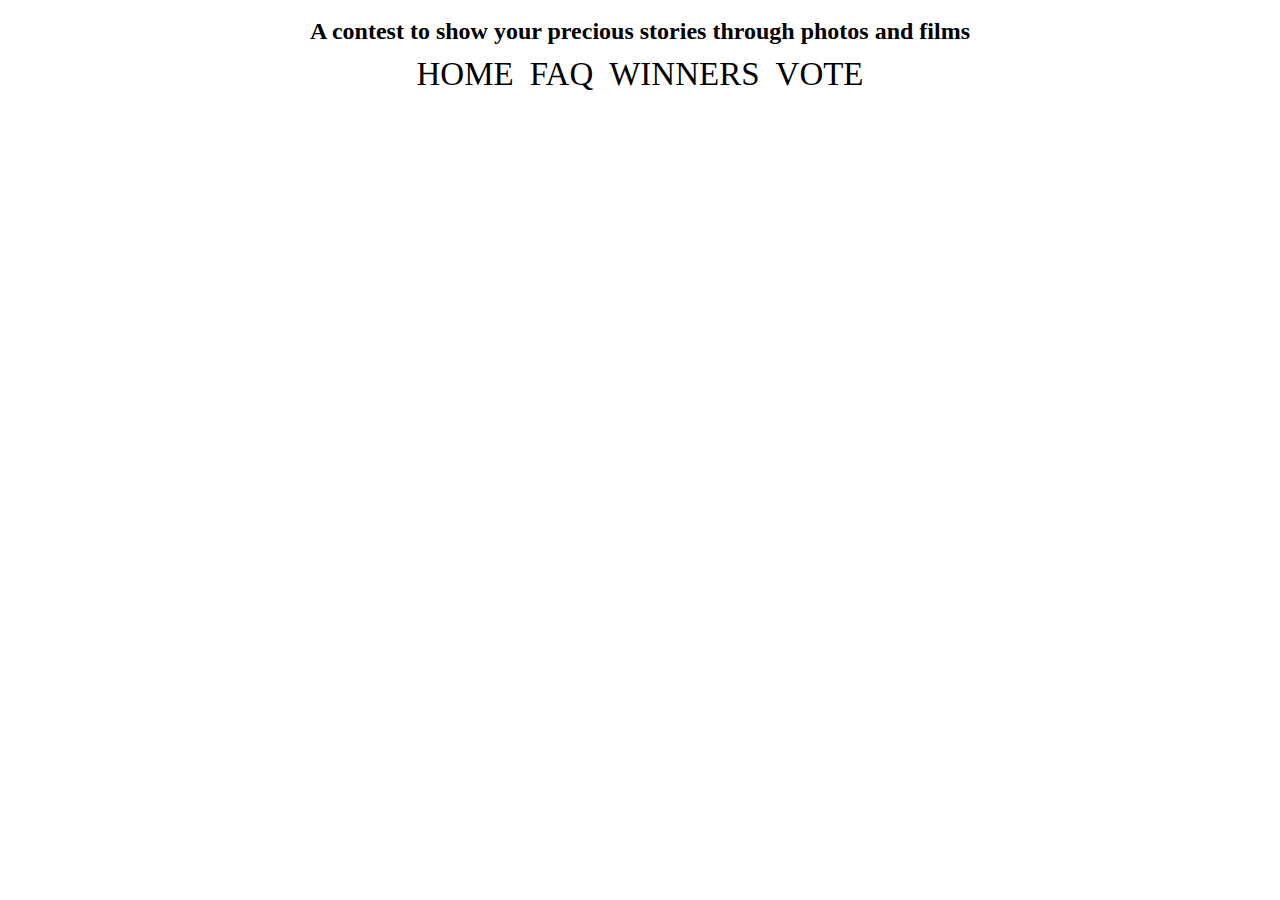
==== index.html @ f4bc7270 "Add navbar" ====
<!DOCTYPE html>
<html lang="en">
  <head>
    <meta charset="UTF-8" />
    <meta http-equiv="X-UA-Compatible" content="IE=edge" />
    <meta name="viewport" content="width=device-width, initial-scale=1.0" />
    <link rel="stylesheet" href="style.css" />
    <title>Photo Contest</title>
  </head>
  <body>
    <nav>
        
      <span
        >A contest to show your precious stories through photos and films</span
      >
      <li class="nav-buttons">
        <ul class="nav-button">
          HOME
        </ul>
        <ul class="nav-button">
          FAQ
        </ul>
        <ul class="nav-button">
          WINNERS
        </ul>
        <ul class="nav-button">
          VOTE
        </ul>
      </li>
    </nav>
  </body>
</html>
---- style.css ----
.nav-buttons {
  display: flex;
  justify-content: center;
}

.nav-button {
  display: flex;
  position: relative;
  text-align: center;
  padding: 0;
  margin: 8px;
  font-family: "Inter";
  font-style: normal;
  font-weight: 400;
  font-size: 33px;
  line-height: 40px;
  text-align: center;
}

.nav-button:after {
  content: "";
  position: absolute;
  width: 100%;
  transform: scaleX(0);
  height: 2px;
  bottom: 0;
  left: 0;
  background-color: #000;
  transform-origin: bottom right;
  transition: transform 0.25s ease-out;
}

.nav-button:hover:after {
  transform: scaleX(1);
  transform-origin: bottom left;
}

.nav-buttons:hover {
  cursor: pointer;
}

nav {
  display: flex;
  flex-direction: column;
  justify-content: center;
}

span {
  text-align: center;
  font-family: "Inter";
  font-style: normal;
  font-weight: 700;
  font-size: 24px;
  line-height: 29px;
  text-align: center;
    margin-top: 9px;
}
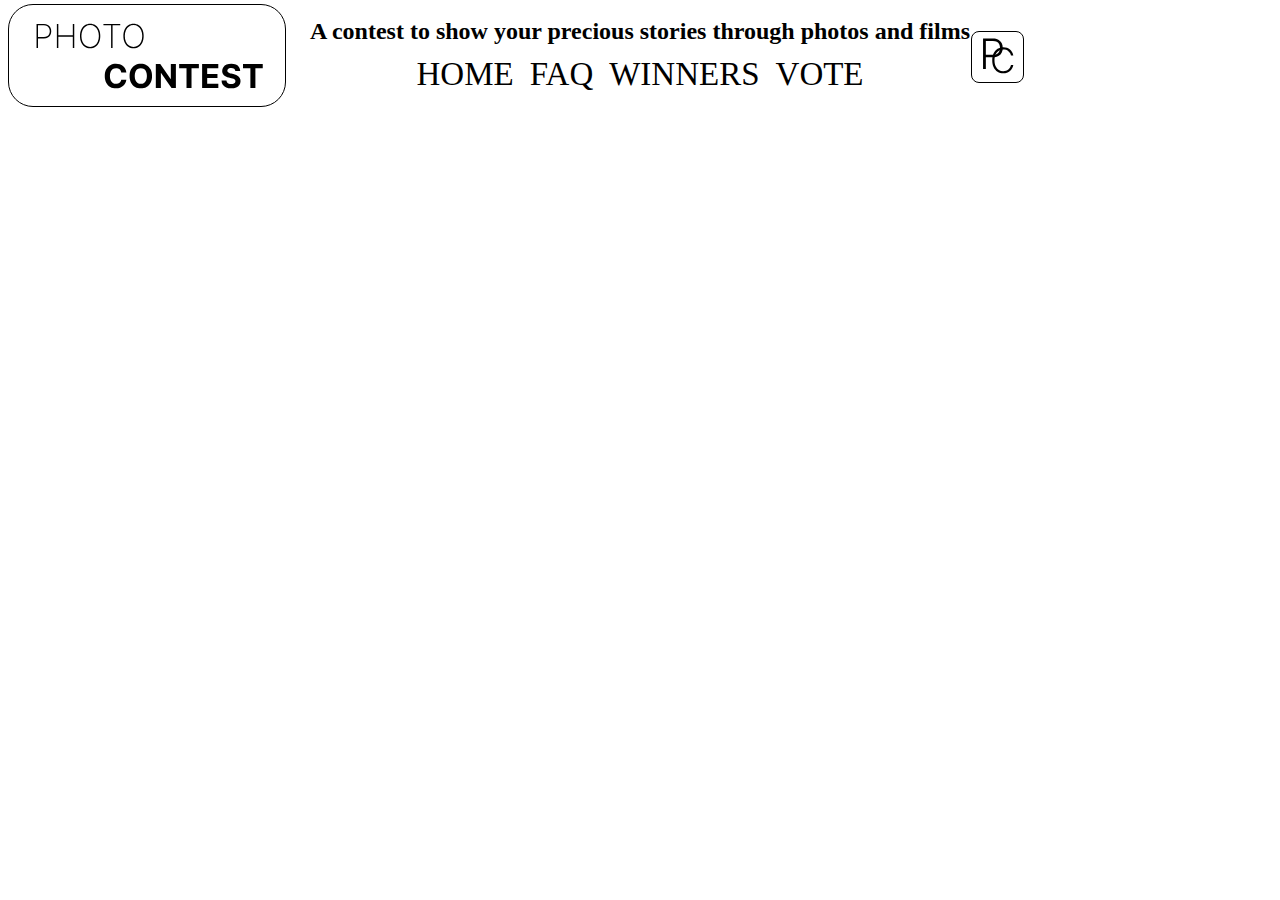
==== commit 21fd5666: "added logo in navbar" ====
--- a/index.html
+++ b/index.html
@@ -9,7 +9,7 @@
   </head>
   <body>
     <nav>
-        
+      <img class="logo" src="./img/Logo.svg" alt="Logo" />
       <span
         >A contest to show your precious stories through photos and films</span
       >
@@ -27,6 +27,7 @@
           VOTE
         </ul>
       </li>
+      <img class="mini-logo" src="./img/Mini Logo.svg" alt="mini-logo" />
     </nav>
   </body>
 </html>
--- a/style.css
+++ b/style.css
@@ -53,5 +53,17 @@
   font-size: 24px;
   line-height: 29px;
   text-align: center;
-    margin-top: 9px;
+  margin-top: 9px;
 }
+
+.logo {
+  width: 278px;
+  position: absolute;
+  z-index: 1;
+}
+
+.mini-logo {
+  position: absolute;
+  z-index: 1;
+  right: 256px;
+}
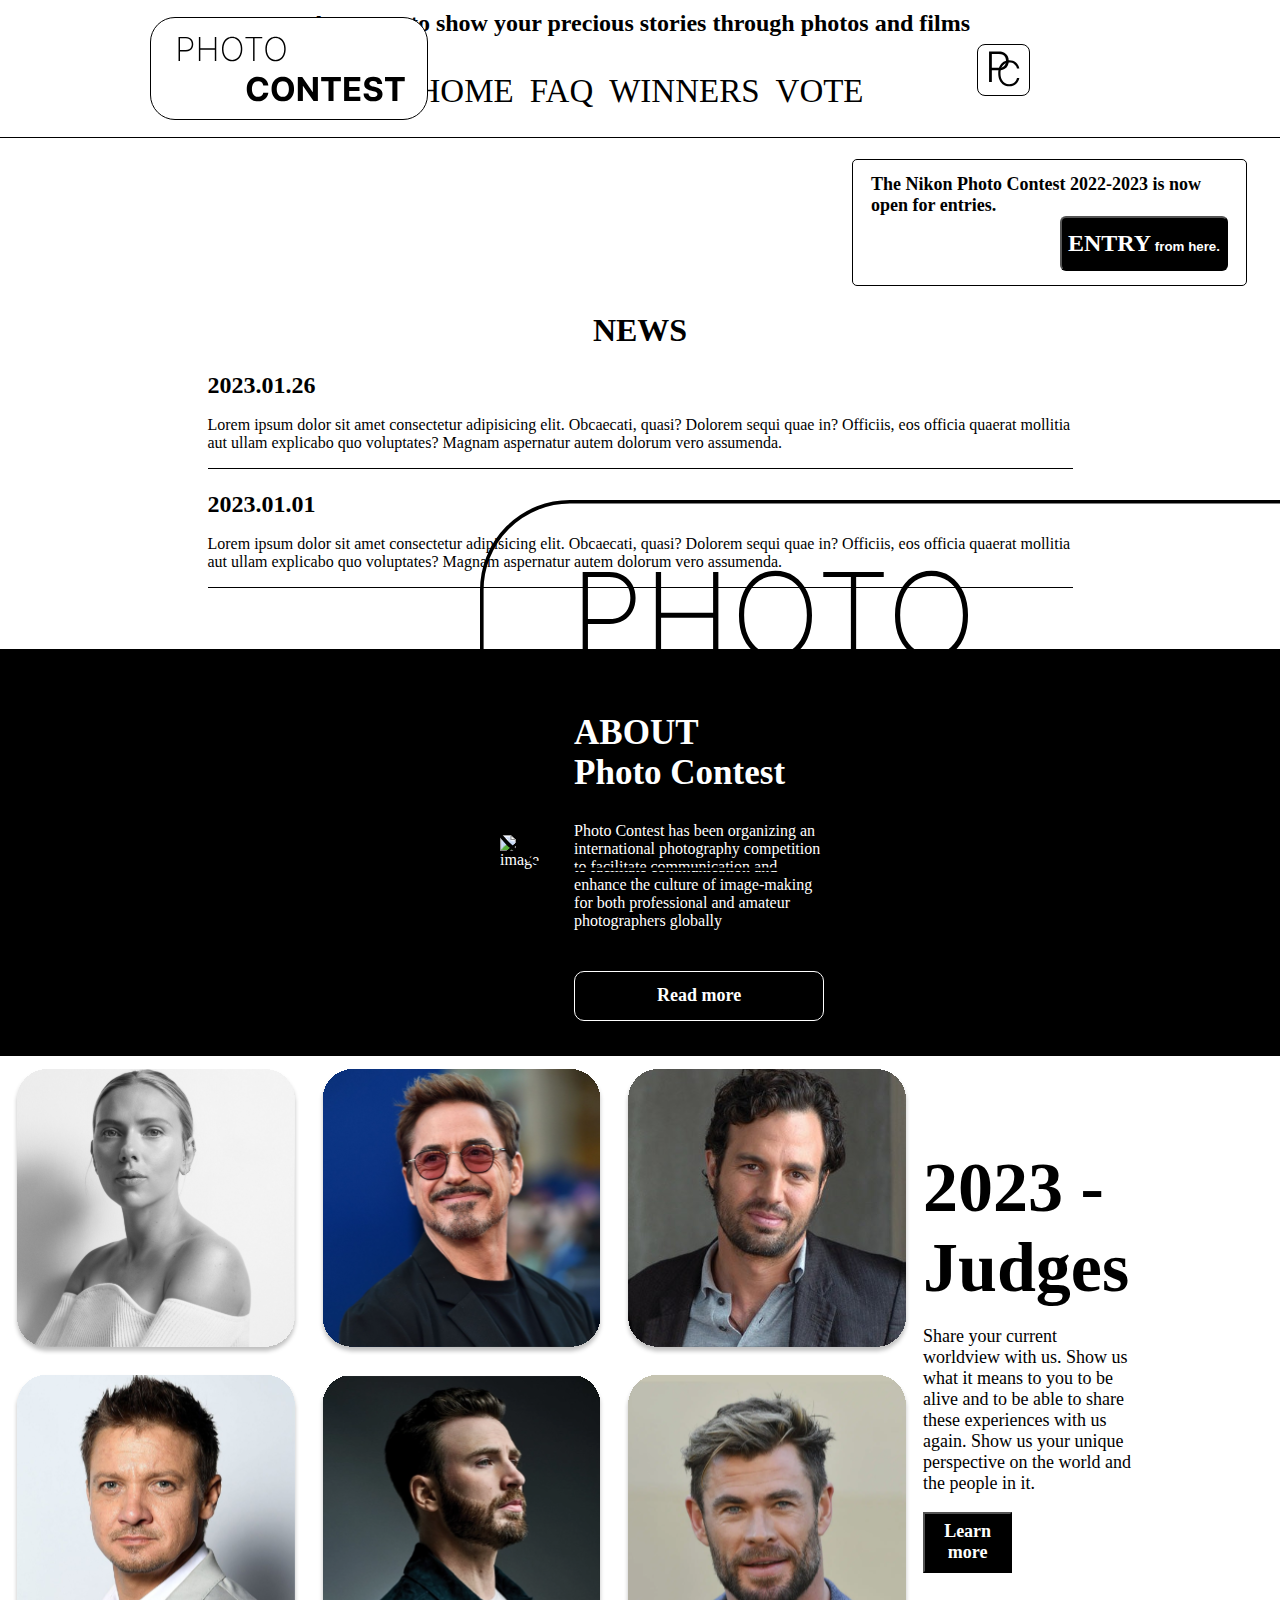
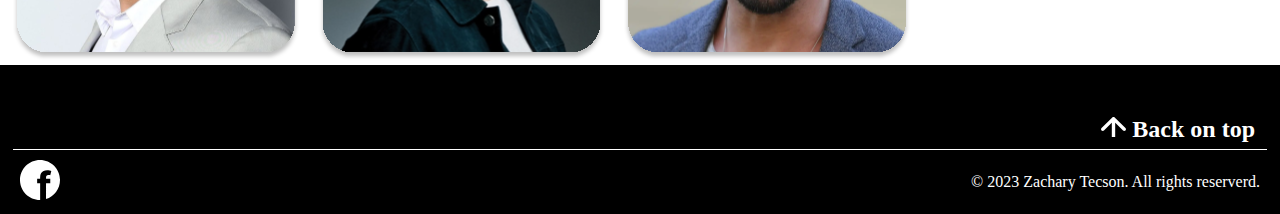
==== commit 618a4328: "Finished homepage" ====
--- a/index.html
+++ b/index.html
@@ -4,30 +4,128 @@
     <meta charset="UTF-8" />
     <meta http-equiv="X-UA-Compatible" content="IE=edge" />
     <meta name="viewport" content="width=device-width, initial-scale=1.0" />
-    <link rel="stylesheet" href="style.css" />
+    <link rel="stylesheet" href="./css/index.css" />
     <title>Photo Contest</title>
   </head>
   <body>
+    <!-- navbar -->
     <nav>
-      <img class="logo" src="./img/Logo.svg" alt="Logo" />
+      <a href="#">
+        <img class="logo" src="./img/Logo.svg" alt="Logo" />
+      </a>
       <span
         >A contest to show your precious stories through photos and films</span
       >
       <li class="nav-buttons">
         <ul class="nav-button">
-          HOME
+          <a href="#"> HOME </a>
         </ul>
         <ul class="nav-button">
-          FAQ
+          <a href="./faq.html"> FAQ </a>
         </ul>
         <ul class="nav-button">
-          WINNERS
+          <a href="./winners.html"> WINNERS </a>
         </ul>
         <ul class="nav-button">
-          VOTE
+          <a href="./vote.html"> VOTE </a>
         </ul>
       </li>
-      <img class="mini-logo" src="./img/Mini Logo.svg" alt="mini-logo" />
+      <a class="mini-logo" href="#">
+        <img src="./img/Mini Logo.svg" alt="mini-logo" />
+      </a>
     </nav>
+    <!-- navbar -->
+    <!-- autoplay starts here -->
+    <img class="logo-low-opacity" src="./img/Logo Transaparent.svg" alt="" />
+    <video class="video" autoplay muted loop>
+      <source
+        src="https://treehouse-code-samples.s3.amazonaws.com/html-video-and-audio/bridge.mp4"
+        type="video/mp4"
+      />
+    </video>
+    <div class="popup">
+      The Nikon Photo Contest 2022-2023 is now open for entries.
+      <button class="popup-button"><span>ENTRY</span> from here.</button>
+    </div>
+    <!-- autoplay ends here -->
+    <!-- news starts here -->
+    <div class="news">
+      <div class="news-one">
+        <h1 class="title-news">NEWS</h1>
+        <div class="news-date"><span>2023.01.26</span></div>
+        <p>
+          Lorem ipsum dolor sit amet consectetur adipisicing elit. Obcaecati,
+          quasi? Dolorem sequi quae in? Officiis, eos officia quaerat mollitia
+          aut ullam explicabo quo voluptates? Magnam aspernatur autem dolorum
+          vero assumenda.
+        </p>
+        <div class="divider"></div>
+      </div>
+      <div class="news-two">
+        <div class="news-date"><span>2023.01.01</span></div>
+        <p>
+          Lorem ipsum dolor sit amet consectetur adipisicing elit. Obcaecati,
+          quasi? Dolorem sequi quae in? Officiis, eos officia quaerat mollitia
+          aut ullam explicabo quo voluptates? Magnam aspernatur autem dolorum
+          vero assumenda.
+        </p>
+        <div class="divider"></div>
+      </div>
+    </div>
+    <!-- news ends here -->
+    <!-- about starts here -->
+    <div class="about">
+      <div class="about-left">
+        <img
+          src="https://www.nikon-photocontest.com/assets/img/img_about.jpg"
+          alt="image"
+        />
+      </div>
+      <div class="about-right">
+        <h2 class="about-header">ABOUT<br />Photo Contest</h2>
+        <p>
+          Photo Contest has been organizing an international photography
+          competition to facilitate communication and enhance the culture of
+          image-making for both professional and amateur photographers globally
+        </p>
+        <button class="about-button">Read more</button>
+      </div>
+    </div>
+    <!-- about ends here -->
+    <!-- judges starts here -->
+    <div class="judges">
+      <div class="judges-left">
+        <img src="./img/Avengers.svg" alt="" class="judges-image" />
+      </div>
+      <div class="judges-right">
+        <h2 class="judges-header">2023 - Judges</h2>
+        <p class="judges-p">
+          Share your current worldview with us. Show us what it means to you to
+          be alive and to be able to share these experiences with us again. Show
+          us your unique perspective on the world and the people in it.
+        </p>
+        <button class="judges-button">Learn more</button>
+      </div>
+    </div>
+    <!-- judges ends here -->
+    <!-- footer starts here -->
+    <div class="footer">
+      <div class="footer-top">
+        <div class="back-on-top" id="myBtn" onclick="topFuntion()">
+          <img class="arrow-up" src="./img/Arrow up.svg" alt="arrow up" />
+          <span> Back on top </span>
+        </div>
+      </div>
+      <div class="footer-divider"></div>
+      <div class="footer-bottom">
+        <a href="https://www.facebook.com/Zactecson">
+          <img src="./img/FB Icon.svg" alt="" />
+        </a>
+        <div class="footer-bottom-credits">
+          © 2023 Zachary Tecson. All rights reserverd.
+        </div>
+      </div>
+    </div>
+    <!-- footer ends here -->
   </body>
 </html>
--- a/css/index.css
+++ b/css/index.css
@@ -0,0 +1,283 @@
+body {
+  margin: 0;
+}
+
+.nav-buttons {
+  display: flex;
+  justify-content: center;
+}
+
+.nav-button {
+  display: flex;
+  position: relative;
+  text-align: center;
+  padding: 0;
+  margin-left: 8px;
+  margin-right: 8px;
+  margin-bottom: 28px;
+  font-family: "Inter";
+  font-style: normal;
+  font-weight: 400;
+  font-size: 33px;
+  line-height: 40px;
+  text-align: center;
+}
+
+.nav-button:after {
+  content: "";
+  position: absolute;
+  width: 100%;
+  transform: scaleX(0);
+  height: 2px;
+  bottom: 0;
+  left: 0;
+  background-color: #000;
+  transform-origin: bottom right;
+  transition: transform 0.25s ease-out;
+}
+
+.nav-button:hover:after {
+  transform: scaleX(1);
+  transform-origin: bottom left;
+}
+
+.nav-buttons:hover {
+  cursor: pointer;
+}
+
+nav {
+  display: flex;
+  flex-direction: column;
+  justify-content: space-between;
+  height: 137px;
+  position: fixed;
+  background-color: white;
+  width: 100vw;
+  z-index: 2;
+  border-bottom: 1px solid black;
+}
+
+span {
+  text-align: center;
+  font-family: "Inter";
+  font-style: normal;
+  font-weight: 700;
+  font-size: 24px;
+  line-height: 29px;
+  text-align: center;
+  margin-top: 9px;
+}
+
+.logo {
+  width: 278px;
+  position: absolute;
+  z-index: 1;
+  cursor: pointer;
+  margin-top: 17px;
+  margin-left: 150px;
+}
+
+.mini-logo {
+  position: absolute;
+  z-index: 1;
+  right: 150px;
+  cursor: pointer;
+  margin-right: 100px;
+  margin-top: 41px;
+}
+
+.logo-low-opacity {
+  position: absolute;
+  z-index: 1;
+  width: 1000px;
+  left: 480px;
+  top: 500px;
+}
+
+.video {
+  margin-top: 137px;
+  height: 10%;
+  width: 100%;
+}
+
+a {
+  text-decoration: none !important;
+  color: #000;
+}
+
+.popup {
+  position: absolute;
+  z-index: 1;
+  top: 159px;
+  right: 33px;
+  height: 97px;
+  width: 357px;
+  padding: 14px 18px;
+  background-color: #fff;
+  border: 1px solid #000;
+  border-radius: 5px;
+  font-size: 18px;
+  font-family: "Inter";
+  font-weight: 700;
+  display: flex;
+  flex-direction: column;
+  justify-content: space-around;
+}
+
+.popup-button {
+  background-color: #000;
+  color: #fff;
+  border-radius: 6px;
+  max-width: 170px;
+  height: 80px;
+  align-self: flex-end;
+  font-weight: 700;
+}
+
+.popup-button:hover {
+  cursor: pointer;
+}
+
+.news {
+  display: flex;
+  flex-direction: column;
+  align-items: center;
+  padding: 0 500px 40px 500px;
+}
+
+.title-news {
+  text-align: center;
+  font-family: "Inter";
+}
+
+.divider {
+  background-color: #000;
+  width: 865px;
+  height: 1px;
+  margin-bottom: 21px;
+}
+
+.about {
+  background-color: #000;
+  display: flex;
+  padding: 0 500px;
+  align-items: center;
+  color: #fff;
+  font-family: "Inter";
+}
+
+.about-right {
+  padding: 35px;
+}
+
+.about-header {
+  font-size: 35px;
+}
+.about-button {
+  margin-top: 25px;
+  background-color: #000;
+  color: #fff;
+  height: 50px;
+  width: 250px;
+  border: 1px solid #fff;
+  border-radius: 10px;
+  font-family: "Inter";
+  font-style: normal;
+  font-weight: 700;
+  font-size: 18px;
+}
+
+.about-button:hover {
+  cursor: pointer;
+}
+
+.judges{
+  display: flex;
+  flex-direction: row;
+}
+
+.judges-left {
+  padding: 13px;
+  padding-bottom: 0;
+}
+
+.judges-right{
+  display: flex;
+  flex-direction: column;
+  justify-content: center;
+}
+
+.judges-header{
+  font-family: "Inter";
+  font-weight: 700;
+  font-size: 70px;
+  margin: 0;
+}
+
+.judges-p{
+  margin-right: 40%;
+  font-family: "Inter";
+  font-size:18px;
+}
+
+.judges-button{
+  background-color: #000;
+  color: #fff;
+  width: 25%;
+  height: 10%;
+  font-family: "Inter";
+  font-size: large;
+  font-weight: 700;
+}
+
+.judges-button:hover{
+  cursor: pointer;
+}
+
+.footer-top{
+  padding-top: 25px;
+  padding: 50px 25px 5px 25px;
+  text-align: end;
+  color: #fff;
+  font-family: "Inter";
+  font-size: 25px;
+}
+
+
+.footer{
+  background-color: #000;
+}
+
+.footer-divider{
+  height: 1px;
+  width: 98%;
+  background-color: #fff;
+  margin-left: 1%;
+  margin-right: 1%;
+}
+
+.arrow-up{
+  height: 20px;
+}
+
+.back-on-top:hover{
+  cursor: pointer;
+}
+
+.footer-bottom{
+  padding: 10px 20px;
+  display: flex;
+  justify-content: space-between;
+  align-items: center;
+}
+
+.footer-bottom-credits{
+  color:#fff;
+  margin: 0;
+  font-family: "Inter";
+  
+}
+
+
+
+
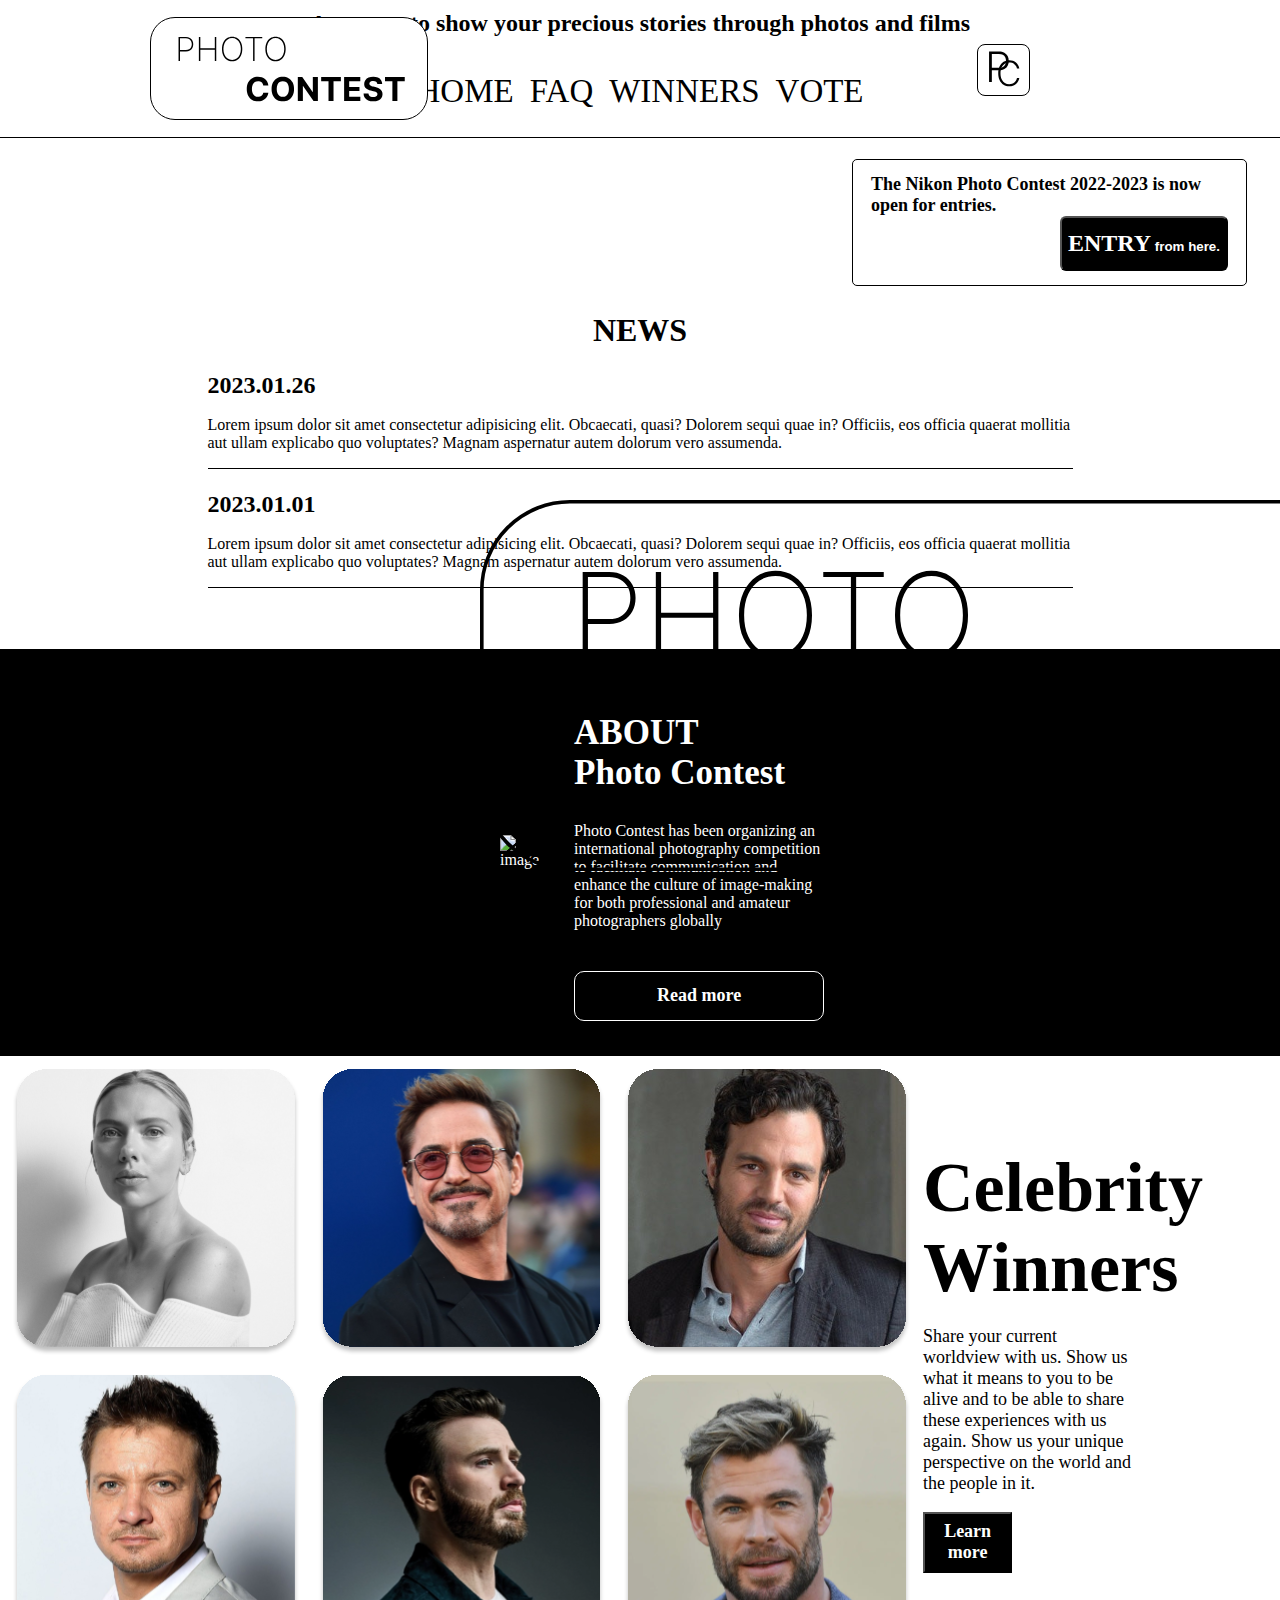
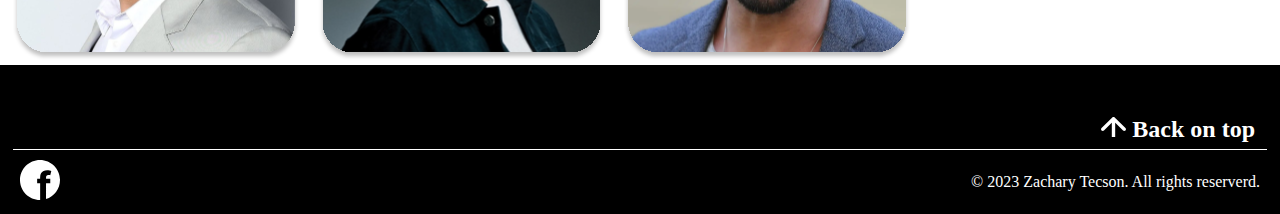
==== commit df6e8014: "Finish FAQ page" ====
--- a/index.html
+++ b/index.html
@@ -8,6 +8,7 @@
     <title>Photo Contest</title>
   </head>
   <body>
+    <div id="home"></div>
     <!-- navbar -->
     <nav>
       <a href="#">
@@ -98,7 +99,7 @@
         <img src="./img/Avengers.svg" alt="" class="judges-image" />
       </div>
       <div class="judges-right">
-        <h2 class="judges-header">2023 - Judges</h2>
+        <h2 class="judges-header">Celebrity<br>Winners</h2>
         <p class="judges-p">
           Share your current worldview with us. Show us what it means to you to
           be alive and to be able to share these experiences with us again. Show
@@ -111,10 +112,10 @@
     <!-- footer starts here -->
     <div class="footer">
       <div class="footer-top">
-        <div class="back-on-top" id="myBtn" onclick="topFuntion()">
+        <a href="#home"class="back-on-top">
           <img class="arrow-up" src="./img/Arrow up.svg" alt="arrow up" />
-          <span> Back on top </span>
-        </div>
+          <span style="color: #fff"> Back on top </span>
+        </a>
       </div>
       <div class="footer-divider"></div>
       <div class="footer-bottom">
--- a/css/index.css
+++ b/css/index.css
@@ -276,8 +276,4 @@
   margin: 0;
   font-family: "Inter";
   
-}
-
-
-
-
+}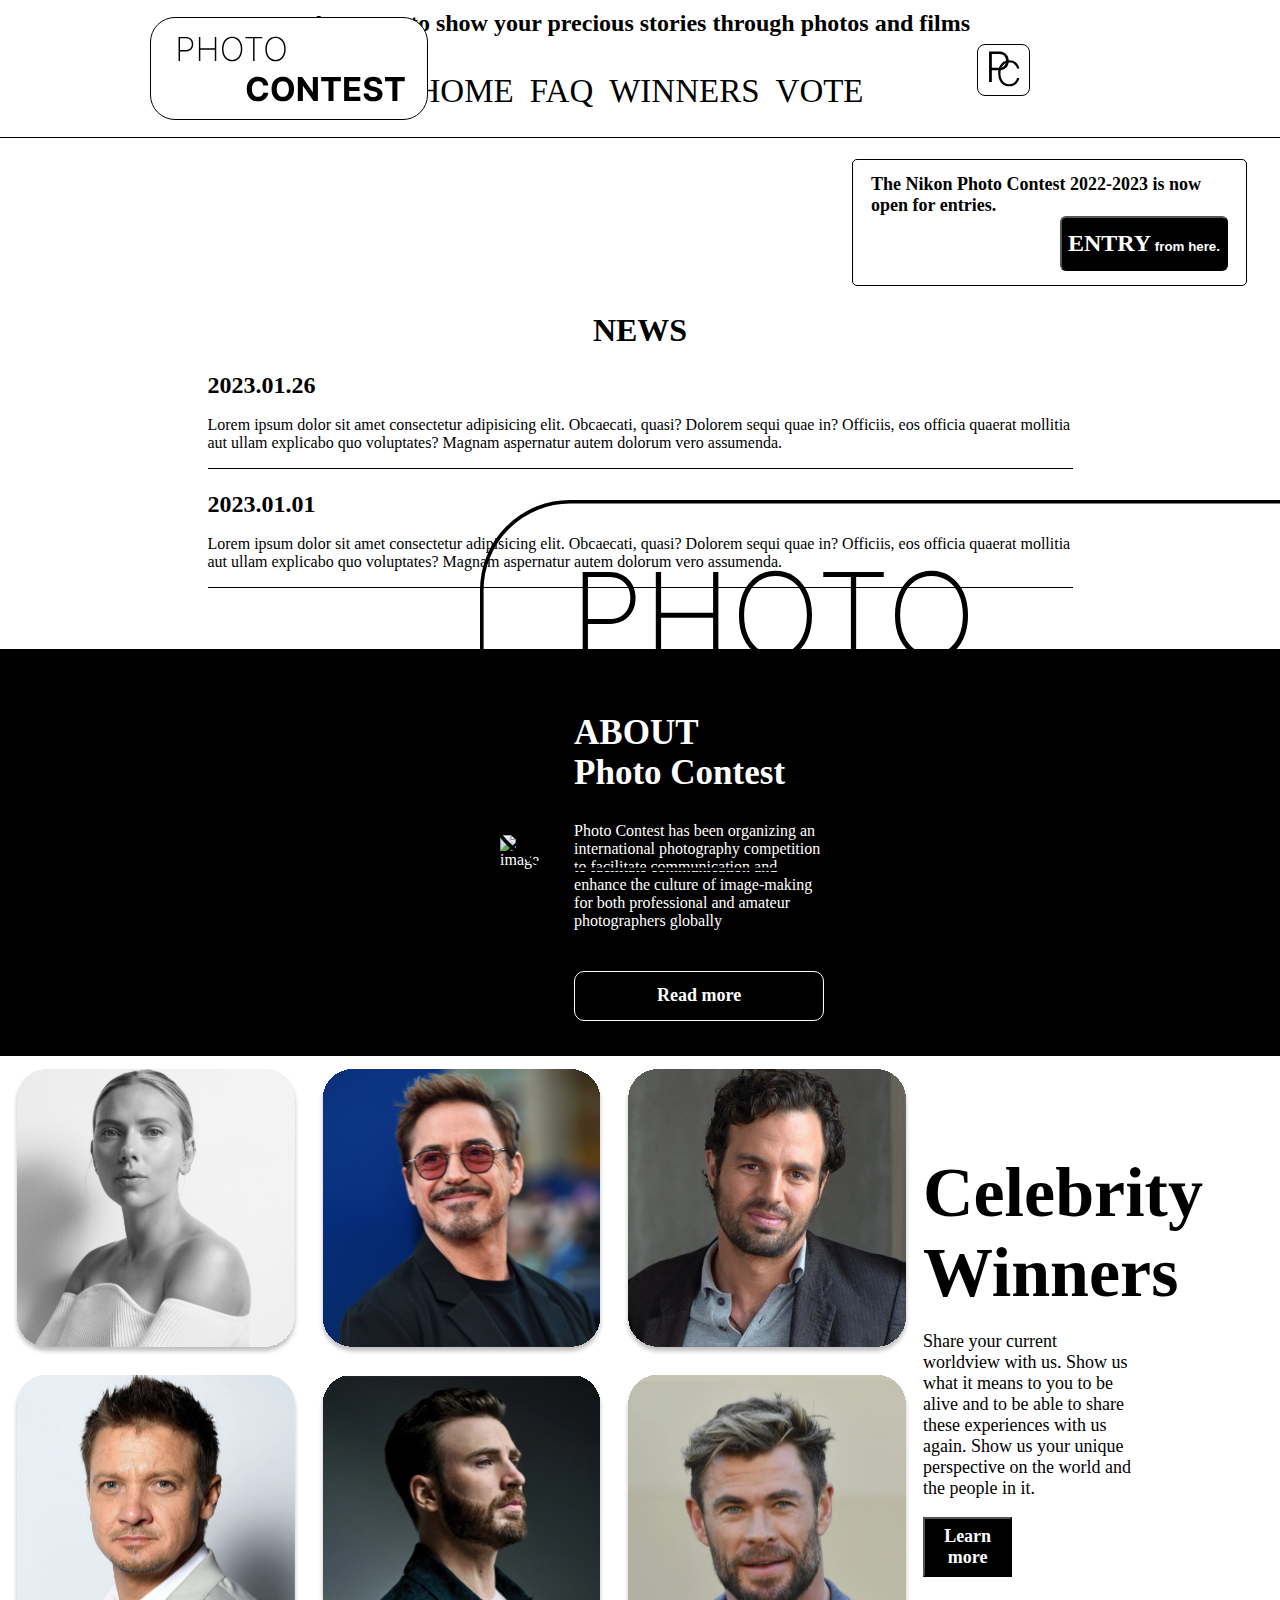
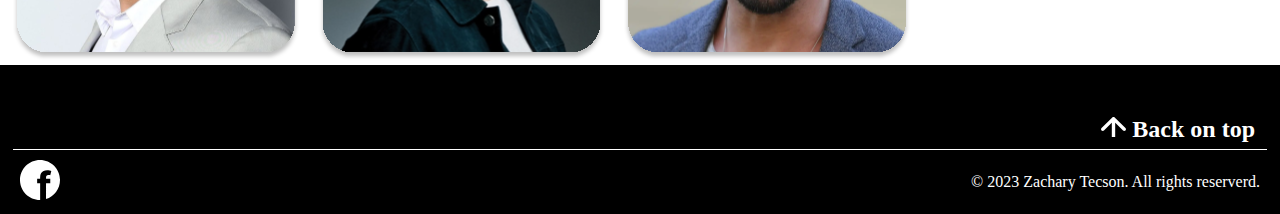
==== commit 72d6d5fe: "Finish vote and other stuffs" ====
--- a/index.html
+++ b/index.html
@@ -89,7 +89,9 @@
           competition to facilitate communication and enhance the culture of
           image-making for both professional and amateur photographers globally
         </p>
-        <button class="about-button">Read more</button>
+        <a href="./underconstruction.html">
+          <button class="about-button">Read more</button>
+        </a>
       </div>
     </div>
     <!-- about ends here -->
@@ -99,27 +101,27 @@
         <img src="./img/Avengers.svg" alt="" class="judges-image" />
       </div>
       <div class="judges-right">
-        <h2 class="judges-header">Celebrity<br>Winners</h2>
+        <h2 class="judges-header">Celebrity<br />Winners</h2>
         <p class="judges-p">
           Share your current worldview with us. Show us what it means to you to
           be alive and to be able to share these experiences with us again. Show
           us your unique perspective on the world and the people in it.
         </p>
-        <button class="judges-button">Learn more</button>
+        <a href="./underconstruction.html" style="height: 50px"><button class="judges-button">Learn more</button></a>
       </div>
     </div>
     <!-- judges ends here -->
     <!-- footer starts here -->
     <div class="footer">
       <div class="footer-top">
-        <a href="#home"class="back-on-top">
+        <a href="#home" class="back-on-top">
           <img class="arrow-up" src="./img/Arrow up.svg" alt="arrow up" />
           <span style="color: #fff"> Back on top </span>
         </a>
       </div>
       <div class="footer-divider"></div>
       <div class="footer-bottom">
-        <a href="https://www.facebook.com/Zactecson">
+        <a href="https://www.facebook.com/Zactecson" target="_blank">
           <img src="./img/FB Icon.svg" alt="" />
         </a>
         <div class="footer-bottom-credits">
--- a/css/index.css
+++ b/css/index.css
@@ -224,7 +224,7 @@
   background-color: #000;
   color: #fff;
   width: 25%;
-  height: 10%;
+  height: 120%;
   font-family: "Inter";
   font-size: large;
   font-weight: 700;
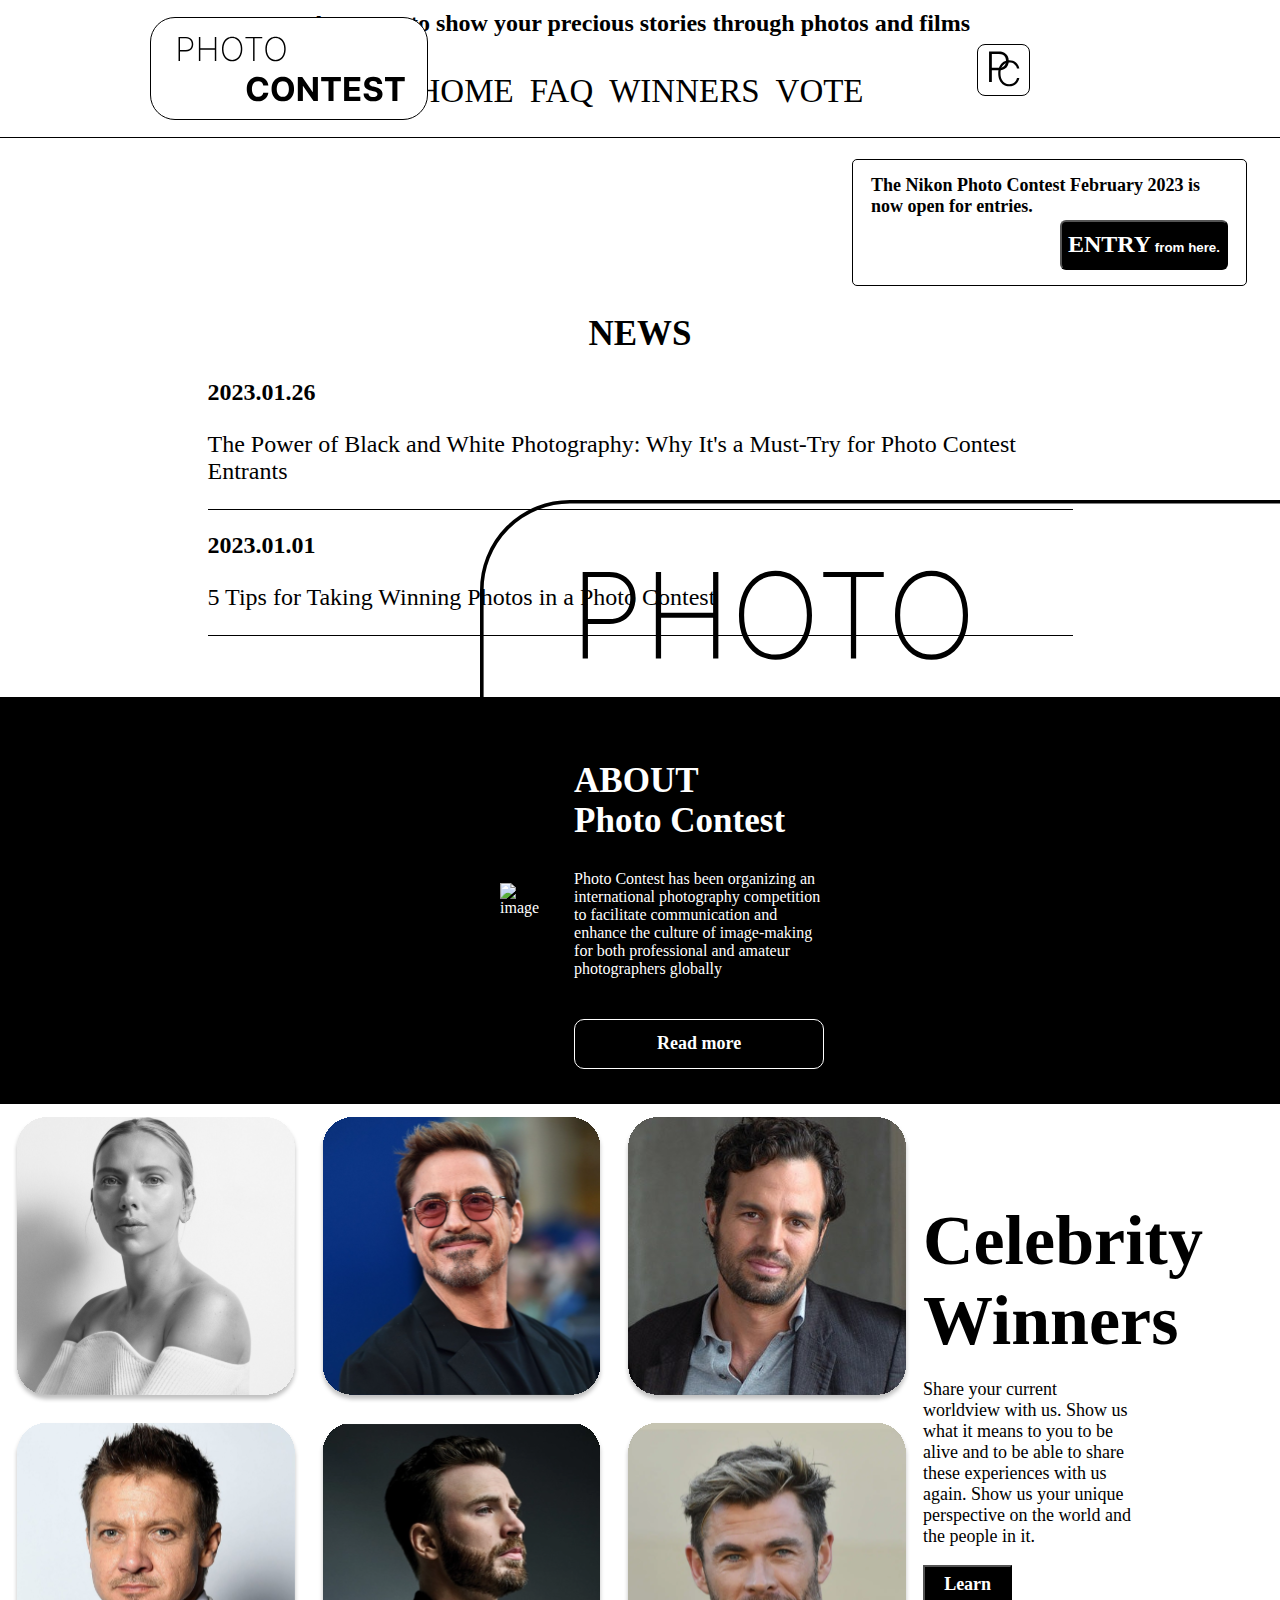
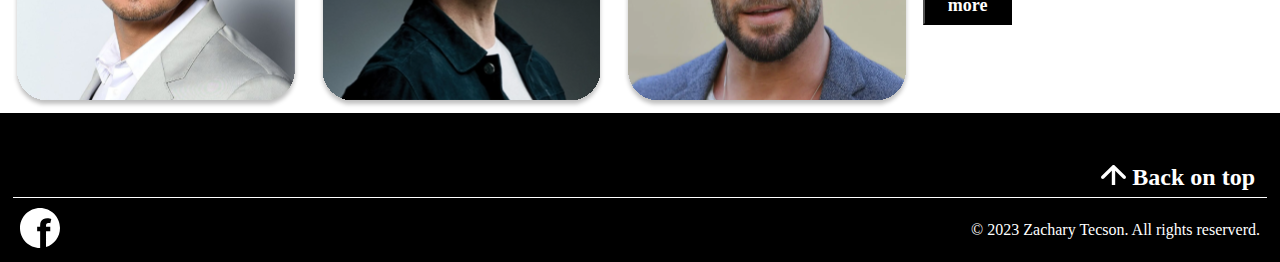
==== commit cab98044: "Finish na ata" ====
--- a/index.html
+++ b/index.html
@@ -22,13 +22,13 @@
           <a href="#"> HOME </a>
         </ul>
         <ul class="nav-button">
-          <a href="./faq.html"> FAQ </a>
+          <a href="./pages/faq.html"> FAQ </a>
         </ul>
         <ul class="nav-button">
-          <a href="./winners.html"> WINNERS </a>
+          <a href="./pages/winners.html"> WINNERS </a>
         </ul>
         <ul class="nav-button">
-          <a href="./vote.html"> VOTE </a>
+          <a href="./pages/vote.html"> VOTE </a>
         </ul>
       </li>
       <a class="mini-logo" href="#">
@@ -45,30 +45,38 @@
       />
     </video>
     <div class="popup">
-      The Nikon Photo Contest 2022-2023 is now open for entries.
-      <button class="popup-button"><span>ENTRY</span> from here.</button>
+      The Nikon Photo Contest February 2023 is now open for entries.
+      <a
+        href="./pages/register.html"
+        style="display: flex; justify-content: flex-end"
+      >
+        <button class="popup-button"><span>ENTRY</span> from here.</button>
+      </a>
     </div>
     <!-- autoplay ends here -->
     <!-- news starts here -->
     <div class="news">
       <div class="news-one">
         <h1 class="title-news">NEWS</h1>
-        <div class="news-date"><span>2023.01.26</span></div>
-        <p>
-          Lorem ipsum dolor sit amet consectetur adipisicing elit. Obcaecati,
-          quasi? Dolorem sequi quae in? Officiis, eos officia quaerat mollitia
-          aut ullam explicabo quo voluptates? Magnam aspernatur autem dolorum
-          vero assumenda.
+        <div class="news-date">
+          <a href="./pages/news2.html" target="_blank"
+            ><span>2023.01.26</span></a
+          >
+        </div>
+        <p style="font-size: 24px">
+          The Power of Black and White Photography: Why It's a Must-Try for
+          Photo Contest Entrants
         </p>
         <div class="divider"></div>
       </div>
       <div class="news-two">
-        <div class="news-date"><span>2023.01.01</span></div>
-        <p>
-          Lorem ipsum dolor sit amet consectetur adipisicing elit. Obcaecati,
-          quasi? Dolorem sequi quae in? Officiis, eos officia quaerat mollitia
-          aut ullam explicabo quo voluptates? Magnam aspernatur autem dolorum
-          vero assumenda.
+        <div class="news-date">
+          <a href="./pages/news1.html" target="_blank"
+            ><span>2023.01.01</span></a
+          >
+        </div>
+        <p style="font-size: 24px; font-family: 'Inter'">
+          5 Tips for Taking Winning Photos in a Photo Contest
         </p>
         <div class="divider"></div>
       </div>
@@ -89,7 +97,7 @@
           competition to facilitate communication and enhance the culture of
           image-making for both professional and amateur photographers globally
         </p>
-        <a href="./underconstruction.html">
+        <a href="./pages/underconstruction.html">
           <button class="about-button">Read more</button>
         </a>
       </div>
@@ -107,7 +115,12 @@
           be alive and to be able to share these experiences with us again. Show
           us your unique perspective on the world and the people in it.
         </p>
-        <a href="./underconstruction.html" style="height: 50px"><button class="judges-button">Learn more</button></a>
+        <a
+          href="./pages/celebritywinners.html"
+          target="_blank"
+          style="height: 50px"
+          ><button class="judges-button">Learn more</button></a
+        >
       </div>
     </div>
     <!-- judges ends here -->
--- a/css/index.css
+++ b/css/index.css
@@ -129,7 +129,7 @@
   color: #fff;
   border-radius: 6px;
   max-width: 170px;
-  height: 80px;
+  height: 50px;
   align-self: flex-end;
   font-weight: 700;
 }
@@ -148,6 +148,7 @@
 .title-news {
   text-align: center;
   font-family: "Inter";
+  font-size: 35px;
 }
 
 .divider {
